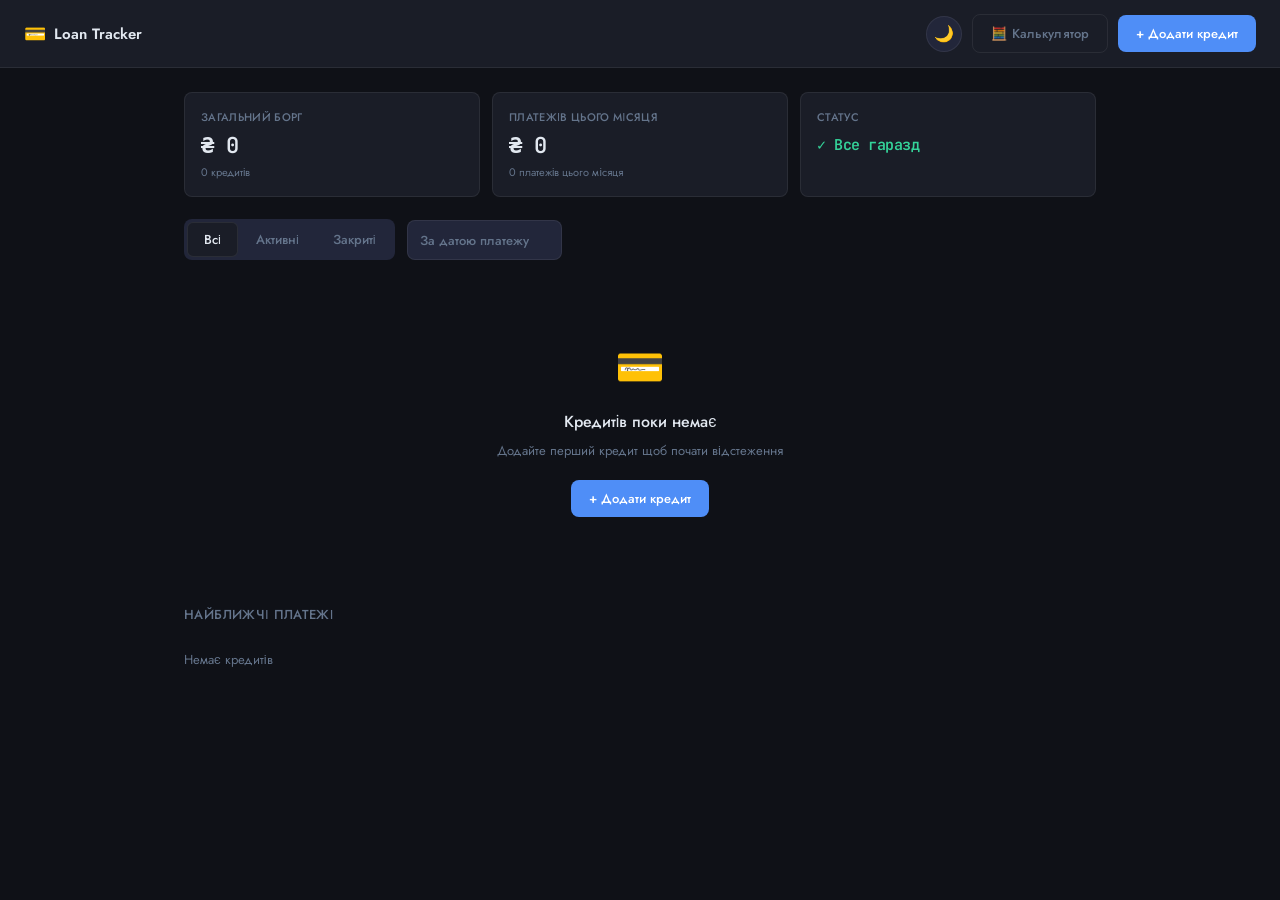
==== index.html @ 7e3f017c "fix: однаковий розмір блоків фільтру і сортування" ====
<!DOCTYPE html>
<html lang="uk">
<head>
<meta charset="UTF-8">
<meta name="viewport" content="width=device-width, initial-scale=1.0">
<title>Loan Tracker</title>
<link rel="stylesheet" href="styles/main.css">
</head>
<body>

<div class="header">
  <a href="index.html" class="logo">
    <span class="logo-icon">💳</span> Loan Tracker
  </a>
  <div class="header-actions">
    <button class="theme-toggle" id="theme-toggle" title="Змінити тему">🌙</button>
    <a href="calc-installment.html" class="btn btn-ghost">🧮 Калькулятор</a>
    <a href="add.html" class="btn btn-primary">+ Додати кредит</a>
  </div>
</div>

<div class="main">

  <div class="stat-grid">
    <div class="stat-card">
      <div class="stat-label">Загальний борг</div>
      <div class="stat-value" id="stat-balance">₴ 0</div>
      <div class="stat-sub" id="stat-count">0 кредитів</div>
    </div>
    <div class="stat-card">
      <div class="stat-label">Платежів цього місяця</div>
      <div class="stat-value" id="stat-monthly">₴ 0</div>
      <div class="stat-sub" id="stat-monthly-sub"></div>
    </div>
    <div class="stat-card">
      <div class="stat-label">Статус</div>
      <div class="stat-value" style="font-size:15px;padding-top:4px" id="stat-overdue">Все гаразд</div>
    </div>
  </div>

  <div style="display:flex;align-items:center;margin-bottom:18px;gap:12px">
    <div class="nav-tabs" style="margin-bottom:0;flex-shrink:0">
      <button class="nav-tab active" data-filter="all">Всі</button>
      <button class="nav-tab" data-filter="active">Активні</button>
      <button class="nav-tab" data-filter="closed">Закриті</button>
    </div>
    <select id="sort-select" style="font-size:13px;padding:10px 32px 10px 12px;border-radius:var(--radius-sm);background:var(--surface2);border:1px solid var(--border);color:var(--muted);font-family:var(--sans);font-weight:500;width:auto;flex-shrink:0;height:40px">
      <option value="date">За датою платежу</option>
      <option value="balance">За залишком</option>
      <option value="name">За назвою</option>
      <option value="rate">За ставкою</option>
    </select>
  </div>

  <div class="loans-grid" id="loans-grid"></div>

  <div style="margin-top:28px">
    <div class="section-head">
      <div class="section-title">Найближчі платежі</div>
    </div>
    <div id="upcoming-list"></div>
  </div>

</div>

<!-- МОДАЛКА ПЛАТЕЖУ -->
<div class="modal-overlay" id="pay-modal">
  <div class="modal">
    <div class="modal-title">💳 Внести платіж — <span id="pay-modal-name"></span></div>
    <div class="field">
      <label>Сума платежу <span class="req">*</span></label>
      <div class="input-wrap">
        <span class="input-prefix">₴</span>
        <input type="number" id="pay-amount-input" placeholder="0">
      </div>
    </div>
    <div class="field">
      <label>Дата платежу</label>
      <input type="date" id="pay-date-input">
    </div>
    <div class="field">
      <label>Нотатка (необов'язково)</label>
      <input type="text" id="pay-note-input" placeholder="напр. достроковий платіж">
    </div>
    <div class="modal-actions">
      <button class="btn btn-ghost" id="pay-cancel">Скасувати</button>
      <button class="btn btn-primary" id="pay-confirm">Підтвердити</button>
    </div>
  </div>
</div>

<!-- МОДАЛКА РЕДАГУВАННЯ -->
<div class="modal-overlay" id="edit-modal">
  <div class="modal">
    <div class="modal-title">✏️ Редагувати кредит</div>
    <div class="field">
      <label>Назва</label>
      <input type="text" id="edit-name">
    </div>
    <div class="field">
      <label>Залишок боргу</label>
      <div class="input-wrap"><span class="input-prefix">₴</span>
        <input type="number" id="edit-balance">
      </div>
    </div>
    <div class="field">
      <label>Щомісячний платіж</label>
      <div class="input-wrap"><span class="input-prefix">₴</span>
        <input type="number" id="edit-payment">
      </div>
    </div>
    <div class="field">
      <label>Дата наступного платежу</label>
      <input type="date" id="edit-date">
    </div>
    <div class="field">
      <label>Коментар</label>
      <input type="text" id="edit-comment">
    </div>
    <div class="modal-actions">
      <button class="btn btn-ghost" id="edit-cancel">Скасувати</button>
      <button class="btn btn-primary" id="edit-confirm">Зберегти</button>
    </div>
  </div>
</div>

<script src="scripts/calc.js"></script>
<script src="scripts/data.js"></script>
<script src="scripts/theme.js"></script>
<script src="scripts/dashboard.js"></script>
</body>
</html>
---- styles/main.css ----
/* main.css — Loan Tracker */
@import url('https://fonts.googleapis.com/css2?family=Jost:wght@300;400;500;600&family=JetBrains+Mono:wght@400;500&display=swap');

/* ─── ТЕМИ ───────────────────────────────── */
:root {
  --bg:#0f1117;--surface:#1a1d27;--surface2:#22263a;
  --border:rgba(255,255,255,0.07);--border-focus:rgba(79,142,247,.5);
  --accent:#4f8ef7;--accent-bg:rgba(79,142,247,.12);
  --success:#34d399;--success-bg:rgba(52,211,153,.12);
  --warning:#fbbf24;--warning-bg:rgba(251,191,36,.12);
  --danger:#f87171;--danger-bg:rgba(248,113,113,.12);
  --text:#e2e8f0;--muted:#64748b;
  --shadow:none;
  --mono:'JetBrains Mono',monospace;
  --sans:'Jost',sans-serif;
  --radius:12px;--radius-sm:8px;
}

[data-theme="light"] {
  --bg:#f5f5f7;--surface:#ffffff;--surface2:#f0f0f5;
  --border:rgba(0,0,0,0.08);--border-focus:rgba(0,113,227,.4);
  --accent:#0071e3;--accent-bg:rgba(0,113,227,.08);
  --success:#1a9e6e;--success-bg:rgba(26,158,110,.08);
  --warning:#b07800;--warning-bg:rgba(176,120,0,.08);
  --danger:#c0392b;--danger-bg:rgba(192,57,43,.08);
  --text:#1d1d1f;--muted:#86868b;
  --shadow:0 1px 3px rgba(0,0,0,.08);
}

* { box-sizing: border-box; margin: 0; padding: 0; }
body {
  background: var(--bg); color: var(--text);
  font-family: var(--sans); font-size: 14px;
  min-height: 100vh; -webkit-font-smoothing: antialiased;
  transition: background .2s, color .2s;
}

/* ─── HEADER ─────────────────────────────── */
.header {
  background: var(--surface); border-bottom: 1px solid var(--border);
  padding: 14px 24px; display: flex; align-items: center; gap: 12px;
  position: sticky; top: 0; z-index: 10;
  box-shadow: var(--shadow);
}
.logo { display:flex;align-items:center;gap:8px;font-size:15px;font-weight:600;color:var(--text);text-decoration:none }
.logo-icon { font-size:18px }
.header-actions { margin-left:auto;display:flex;gap:10px;align-items:center }
.back-btn { display:flex;align-items:center;gap:6px;color:var(--muted);font-size:13px;cursor:pointer;text-decoration:none;transition:color .15s }
.back-btn:hover { color:var(--text) }

/* Перемикач теми */
.theme-toggle {
  width: 36px; height: 36px; border-radius: 50%;
  border: 1px solid var(--border); background: var(--surface2);
  cursor: pointer; font-size: 16px; display: flex;
  align-items: center; justify-content: center;
  transition: all .15s; flex-shrink: 0;
}
.theme-toggle:hover { border-color: var(--accent); }

/* ─── BUTTONS ────────────────────────────── */
.btn { display:inline-flex;align-items:center;justify-content:center;gap:6px;border-radius:var(--radius-sm);padding:9px 18px;font-size:13px;font-weight:500;font-family:var(--sans);cursor:pointer;border:none;transition:opacity .15s,background .15s;text-decoration:none;white-space:nowrap;letter-spacing:.01em }
.btn-primary { background:var(--accent);color:#fff }
.btn-primary:hover { opacity:.85 }
.btn-ghost { background:transparent;color:var(--muted);border:1px solid var(--border) }
.btn-ghost:hover { color:var(--text);border-color:var(--accent) }
.btn-danger { background:var(--danger-bg);color:var(--danger);border:1px solid transparent }
.btn-danger:hover { opacity:.8 }
.btn-sm { padding:6px 12px;font-size:12px }

/* ─── LAYOUT ─────────────────────────────── */
.main { padding:24px;max-width:960px;margin:0 auto }
.main-narrow { padding:32px 24px;max-width:640px;margin:0 auto }

/* ─── STAT GRID ──────────────────────────── */
.stat-grid { display:grid;grid-template-columns:repeat(3,1fr);gap:12px;margin-bottom:22px }
.stat-card { background:var(--surface);border:1px solid var(--border);border-radius:var(--radius-sm);padding:16px;box-shadow:var(--shadow) }
.stat-label { font-size:11px;color:var(--muted);margin-bottom:6px;font-weight:500;letter-spacing:.03em;text-transform:uppercase }
.stat-value { font-size:22px;font-weight:600;color:var(--text);letter-spacing:-.5px;font-family:var(--mono) }
.stat-sub { font-size:11px;color:var(--muted);margin-top:4px }

/* ─── LOAN CARDS ─────────────────────────── */
.loans-grid { display:grid;grid-template-columns:1fr 1fr;gap:14px }
@media(max-width:640px){ .loans-grid{grid-template-columns:1fr} .stat-grid{grid-template-columns:1fr} }
.loan-card { background:var(--surface);border:1px solid var(--border);border-radius:var(--radius);padding:18px;transition:border-color .15s,box-shadow .15s;box-shadow:var(--shadow) }
.loan-card:hover { border-color:var(--accent);box-shadow:0 4px 16px rgba(0,0,0,.08) }
.loan-card.overdue { border-color:var(--danger) }
.card-head { display:flex;align-items:flex-start;justify-content:space-between;margin-bottom:14px }
.card-badge { display:inline-flex;align-items:center;gap:4px;font-size:11px;padding:3px 9px;border-radius:20px;font-weight:500;margin-bottom:5px;letter-spacing:.02em }
.badge-auto    { background:var(--accent-bg);color:var(--accent) }
.badge-phone   { background:var(--success-bg);color:var(--success) }
.badge-home    { background:var(--warning-bg);color:var(--warning) }
.badge-shop    { background:rgba(167,139,250,.15);color:#a78bfa }
.badge-biz     { background:rgba(251,146,60,.12);color:#fb923c }
.badge-other   { background:var(--surface2);color:var(--muted) }
.badge-overdue { background:var(--danger-bg);color:var(--danger) }
.card-name { font-size:15px;font-weight:600;color:var(--text) }
.card-menu-btn { background:none;border:none;color:var(--muted);cursor:pointer;font-size:18px;line-height:1;padding:2px;transition:color .15s }
.card-menu-btn:hover { color:var(--danger) }
.balance-row { display:flex;align-items:baseline;gap:8px;margin-bottom:4px }
.balance-main { font-size:20px;font-weight:600;color:var(--text);letter-spacing:-.5px;font-family:var(--mono) }
.balance-orig { font-size:12px;color:var(--muted) }
.progress-wrap { margin:12px 0 }
.progress-bar { height:5px;border-radius:3px;background:var(--surface2);overflow:hidden }
.progress-fill { height:100%;border-radius:3px;transition:width .6s ease }
.pf-blue{background:var(--accent)}.pf-green{background:var(--success)}.pf-amber{background:var(--warning)}.pf-purple{background:#a78bfa}.pf-red{background:var(--danger)}
.progress-labels { display:flex;justify-content:space-between;margin-top:5px;font-size:11px;color:var(--muted) }
.card-details { display:grid;grid-template-columns:1fr 1fr;gap:8px;margin:10px 0 }
.detail-label { font-size:11px;color:var(--muted);margin-bottom:2px;font-weight:500 }
.detail-val { font-size:13px;color:var(--text);font-weight:500 }
.detail-val.danger{color:var(--danger)}.detail-val.success{color:var(--success)}
.card-actions { display:flex;gap:6px;margin-top:14px;padding-top:12px;border-top:1px solid var(--border) }
.card-actions .btn { flex:1 }

/* ─── TABS ───────────────────────────────── */
.tabs { display:flex;border-bottom:1px solid var(--border);margin-bottom:18px }
.tab { font-size:13px;padding:10px 18px;color:var(--muted);cursor:pointer;border-bottom:2px solid transparent;margin-bottom:-1px;transition:color .15s;font-weight:500 }
.tab.active { color:var(--accent);border-bottom-color:var(--accent) }
.tab:hover:not(.active) { color:var(--text) }
.nav-tabs { display:flex;gap:2px;background:var(--surface2);border-radius:var(--radius-sm);padding:3px;margin-bottom:18px;width:fit-content }
.nav-tab { font-size:13px;padding:7px 16px;color:var(--muted);cursor:pointer;border-radius:6px;transition:all .15s;border:none;background:none;font-family:var(--sans);font-weight:500 }
.nav-tab.active { background:var(--surface);color:var(--text);border:1px solid var(--border);box-shadow:var(--shadow) }
.nav-tab:hover:not(.active) { color:var(--text) }

/* ─── TABLE ──────────────────────────────── */
.table-wrap { background:var(--surface);border:1px solid var(--border);border-radius:var(--radius);overflow:hidden;margin-bottom:20px;box-shadow:var(--shadow) }
table { width:100%;border-collapse:collapse }
thead th { background:var(--surface2);padding:10px 14px;text-align:left;font-size:11px;font-weight:600;color:var(--muted);border-bottom:1px solid var(--border);white-space:nowrap;letter-spacing:.04em;text-transform:uppercase }
tbody td { padding:10px 14px;border-bottom:1px solid var(--border);color:var(--text);font-size:13px }
tbody tr:last-child td { border-bottom:none }
tbody tr { transition:background .1s }
tbody tr:hover { background:var(--surface2) }
tbody tr.row-current { background:var(--accent-bg) }
tbody tr.row-overdue { background:var(--danger-bg) }
.td-num { color:var(--muted);font-size:11px;width:36px }
.td-mono { font-family:var(--mono);font-size:12px }
.td-interest { color:var(--muted);font-family:var(--mono);font-size:12px }

/* ─── PILLS ──────────────────────────────── */
.pill { display:inline-flex;align-items:center;gap:4px;font-size:10px;padding:3px 9px;border-radius:20px;font-weight:600;white-space:nowrap;letter-spacing:.02em }
.pill-paid    { background:var(--success-bg);color:var(--success) }
.pill-current { background:var(--accent-bg);color:var(--accent) }
.pill-future  { background:var(--surface2);color:var(--muted) }
.pill-overdue { background:var(--danger-bg);color:var(--danger) }

/* ─── PAGINATION ─────────────────────────── */
.table-footer { display:flex;align-items:center;justify-content:space-between;padding:10px 14px;background:var(--surface2);border-top:1px solid var(--border);font-size:11px;color:var(--muted) }
.pages { display:flex;gap:4px }
.page-btn { padding:3px 10px;border-radius:6px;border:1px solid var(--border);background:transparent;color:var(--muted);font-size:11px;cursor:pointer;font-family:var(--sans);transition:all .15s }
.page-btn.active { background:var(--accent);color:#fff;border-color:var(--accent) }
.page-btn:hover:not(.active) { color:var(--text);border-color:var(--accent) }

/* ─── FORMS ──────────────────────────────── */
.form-card { background:var(--surface);border:1px solid var(--border);border-radius:16px;padding:28px;box-shadow:var(--shadow) }
.form-section { margin-bottom:28px }
.section-label { font-size:11px;font-weight:600;color:var(--muted);text-transform:uppercase;letter-spacing:.08em;margin-bottom:16px;display:flex;align-items:center;gap:8px }
.section-label::after { content:'';flex:1;height:1px;background:var(--border) }
.field { margin-bottom:14px }
.field-row { display:grid;grid-template-columns:1fr 1fr;gap:12px;margin-bottom:14px }
@media(max-width:480px){ .field-row{grid-template-columns:1fr} }
label { display:block;font-size:12px;color:var(--muted);margin-bottom:6px;font-weight:500;letter-spacing:.02em }
label .req { color:var(--danger);margin-left:2px }
input[type="text"],input[type="number"],input[type="date"],select,textarea {
  width:100%;background:var(--surface2);border:1px solid var(--border);
  border-radius:var(--radius-sm);color:var(--text);font-family:var(--sans);
  font-size:14px;padding:10px 14px;outline:none;
  transition:border-color .15s,box-shadow .15s;appearance:none
}
input::placeholder { color:var(--muted) }
input:focus,select:focus,textarea:focus { border-color:var(--border-focus);box-shadow:0 0 0 3px var(--accent-bg) }
textarea { resize:vertical;min-height:72px }
select { cursor:pointer;background-image:url("data:image/svg+xml,%3Csvg xmlns='http://www.w3.org/2000/svg' width='12' height='12' viewBox='0 0 12 12'%3E%3Cpath fill='%2364748b' d='M6 8L1 3h10z'/%3E%3C/svg%3E");background-repeat:no-repeat;background-position:right 12px center;padding-right:32px }
.input-wrap { position:relative }
.input-prefix,.input-suffix { position:absolute;top:50%;transform:translateY(-50%);font-size:13px;color:var(--muted);pointer-events:none }
.input-prefix { left:12px }.input-suffix { right:12px }
.input-wrap input { padding-left:28px }
.input-wrap.has-suffix input { padding-right:40px }
.toggle-group { display:grid;grid-template-columns:1fr 1fr;gap:1px;background:var(--border);border-radius:var(--radius-sm);overflow:hidden;border:1px solid var(--border) }
.toggle-btn { background:var(--surface2);border:none;color:var(--muted);font-family:var(--sans);font-size:13px;padding:10px;cursor:pointer;transition:all .15s;font-weight:500 }
.toggle-btn.active { background:var(--accent);color:#fff }
.toggle-btn:hover:not(.active) { color:var(--text) }
.calc-hint { background:var(--accent-bg);border:1px solid rgba(79,142,247,.2);border-radius:var(--radius-sm);padding:12px 14px;display:flex;align-items:center;justify-content:space-between }
.calc-hint-text { font-size:12px;color:var(--muted) }
.calc-hint-value { font-size:16px;font-weight:600;color:var(--accent);font-family:var(--mono) }
.checkbox-row { display:flex;align-items:center;gap:10px;cursor:pointer }
.checkbox-row input[type="checkbox"] { width:16px;height:16px;cursor:pointer;accent-color:var(--accent);flex-shrink:0 }
.checkbox-row span { font-size:13px;color:var(--text) }
.divider { height:1px;background:var(--border);margin:24px 0 }
.helper { font-size:11px;color:var(--muted);margin-top:5px }

/* ─── MODAL ──────────────────────────────── */
.modal-overlay { display:none;position:fixed;inset:0;background:rgba(0,0,0,.5);z-index:100;align-items:center;justify-content:center;backdrop-filter:blur(4px) }
.modal-overlay.open { display:flex }
.modal { background:var(--surface);border:1px solid var(--border);border-radius:16px;padding:28px;width:90%;max-width:420px;box-shadow:0 20px 60px rgba(0,0,0,.3) }
.modal-title { font-size:16px;font-weight:600;margin-bottom:20px }
.modal-actions { display:flex;gap:10px;margin-top:20px }

/* ─── UPCOMING ───────────────────────────── */
.payment-row { display:flex;align-items:center;gap:12px;padding:12px 14px;background:var(--surface);border-radius:var(--radius-sm);border:1px solid var(--border);margin-bottom:6px;box-shadow:var(--shadow) }
.pay-icon { width:32px;height:32px;border-radius:50%;display:flex;align-items:center;justify-content:center;font-size:15px;flex-shrink:0 }
.pay-name { font-size:13px;font-weight:500 }
.pay-date { font-size:11px;color:var(--muted) }
.pay-amount { margin-left:auto;font-size:13px;font-weight:600;font-family:var(--mono) }
.pay-pill { font-size:10px;padding:2px 8px;border-radius:20px;font-weight:600;margin-left:10px }
.pay-pill-soon { background:var(--warning-bg);color:var(--warning) }
.pay-pill-ok   { background:var(--success-bg);color:var(--success) }
.pay-pill-over { background:var(--danger-bg);color:var(--danger) }

/* ─── OVERVIEW ───────────────────────────── */
.overview-grid { display:grid;grid-template-columns:repeat(3,1fr);gap:12px;margin-bottom:20px }
@media(max-width:640px){ .overview-grid{grid-template-columns:repeat(2,1fr)} }
.ov-card { background:var(--surface);border:1px solid var(--border);border-radius:var(--radius-sm);padding:14px 16px;box-shadow:var(--shadow) }
.ov-label { font-size:11px;color:var(--muted);margin-bottom:7px;font-weight:500;letter-spacing:.03em }
.ov-value { font-size:20px;font-weight:600;color:var(--text);letter-spacing:-.4px;font-family:var(--mono) }
.ov-value.accent{color:var(--accent)}.ov-value.success{color:var(--success)}.ov-value.warning{color:var(--warning)}.ov-value.danger{color:var(--danger)}
.ov-sub { font-size:11px;color:var(--muted);margin-top:4px }

/* ─── EMPTY ──────────────────────────────── */
.empty { text-align:center;padding:60px 20px;color:var(--muted) }
.empty-icon { font-size:40px;margin-bottom:14px }
.empty-title { font-size:16px;font-weight:500;color:var(--text);margin-bottom:8px }
.empty-sub { font-size:13px;margin-bottom:20px }

/* ─── TOAST ──────────────────────────────── */
.toast { position:fixed;bottom:24px;left:50%;transform:translateX(-50%);background:var(--surface);border:1px solid var(--border);border-radius:var(--radius-sm);padding:12px 20px;font-size:13px;z-index:200;animation:fadeUp .2s ease;white-space:nowrap;box-shadow:0 8px 24px rgba(0,0,0,.2) }
.toast.success { border-color:var(--success);color:var(--success) }
.toast.error   { border-color:var(--danger);color:var(--danger) }
@keyframes fadeUp { from{opacity:0;transform:translateX(-50%) translateY(10px)} to{opacity:1;transform:translateX(-50%) translateY(0)} }

/* ─── MISC ───────────────────────────────── */
.section-head { display:flex;align-items:center;justify-content:space-between;margin-bottom:14px }
.section-title { font-size:13px;font-weight:500;color:var(--muted);letter-spacing:.03em;text-transform:uppercase }
.progress-block { background:var(--surface);border:1px solid var(--border);border-radius:var(--radius);padding:18px;margin-bottom:20px;box-shadow:var(--shadow) }
.prog-header { display:flex;justify-content:space-between;align-items:center;margin-bottom:10px }
.prog-bar-full { height:8px;border-radius:4px;background:var(--surface2);overflow:hidden }
.prog-fill-full { height:100%;border-radius:4px;background:linear-gradient(90deg,var(--accent),var(--success));transition:width .5s }
.prog-labels-full { display:flex;justify-content:space-between;margin-top:8px;font-size:11px;color:var(--muted) }
.sum-grid { display:grid;grid-template-columns:repeat(3,1fr);gap:12px;margin-top:16px }
.sum-card { background:var(--surface);border:1px solid var(--border);border-radius:var(--radius-sm);padding:14px 16px;box-shadow:var(--shadow) }
.sum-label { font-size:11px;color:var(--muted);margin-bottom:5px;font-weight:500 }
.sum-val { font-size:16px;font-weight:600;font-family:var(--mono) }
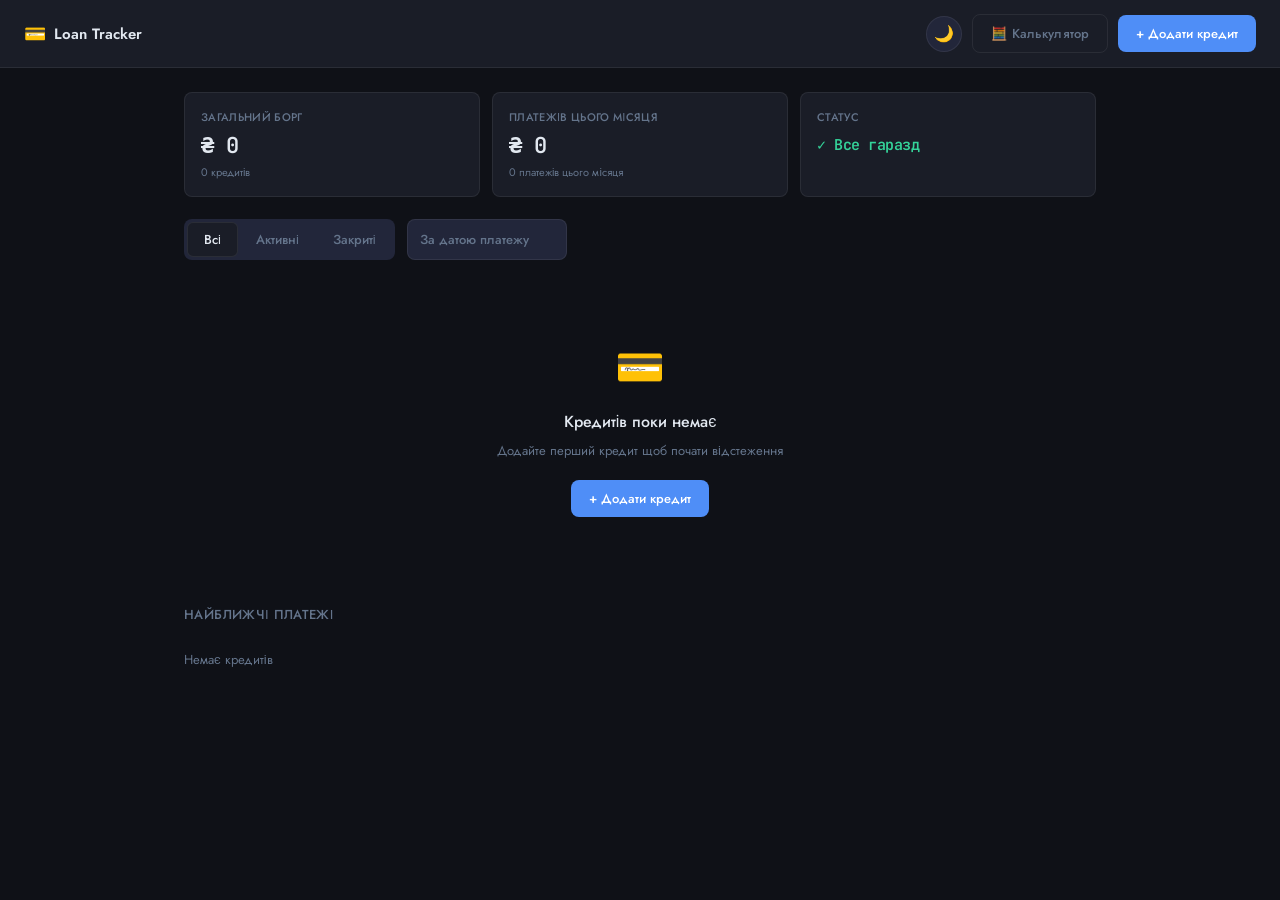
==== commit d1844882: "fix: висота sort select 41px як nav-tabs" ====
--- a/index.html
+++ b/index.html
@@ -44,7 +44,7 @@
       <button class="nav-tab" data-filter="active">Активні</button>
       <button class="nav-tab" data-filter="closed">Закриті</button>
     </div>
-    <select id="sort-select" style="font-size:13px;padding:10px 32px 10px 12px;border-radius:var(--radius-sm);background:var(--surface2);border:1px solid var(--border);color:var(--muted);font-family:var(--sans);font-weight:500;width:auto;flex-shrink:0;height:40px">
+    <select id="sort-select" style="font-size:13px;padding:0 32px 0 12px;border-radius:var(--radius-sm);background:var(--surface2);border:1px solid var(--border);color:var(--muted);font-family:var(--sans);font-weight:500;width:160px;flex-shrink:0;height:41px">
       <option value="date">За датою платежу</option>
       <option value="balance">За залишком</option>
       <option value="name">За назвою</option>
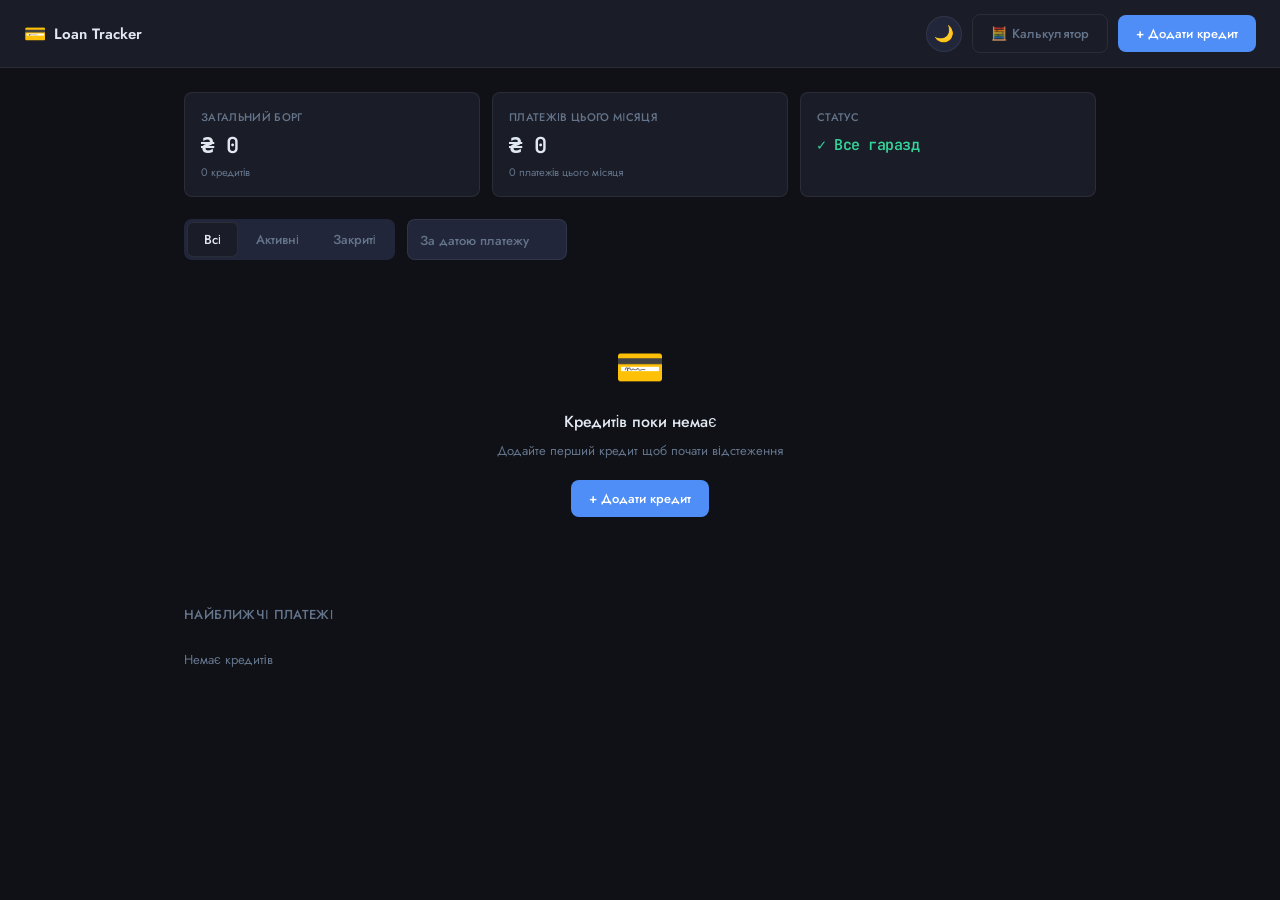
==== commit 1d43eb3a: "fix: текст select по центру вертикально" ====
--- a/index.html
+++ b/index.html
@@ -44,7 +44,7 @@
       <button class="nav-tab" data-filter="active">Активні</button>
       <button class="nav-tab" data-filter="closed">Закриті</button>
     </div>
-    <select id="sort-select" style="font-size:13px;padding:0 32px 0 12px;border-radius:var(--radius-sm);background:var(--surface2);border:1px solid var(--border);color:var(--muted);font-family:var(--sans);font-weight:500;width:160px;flex-shrink:0;height:41px">
+    <select id="sort-select" style="font-size:13px;padding:0 32px 0 12px;border-radius:var(--radius-sm);background:var(--surface2);border:1px solid var(--border);color:var(--muted);font-family:var(--sans);font-weight:500;width:160px;flex-shrink:0;height:41px;line-height:41px;vertical-align:middle">
       <option value="date">За датою платежу</option>
       <option value="balance">За залишком</option>
       <option value="name">За назвою</option>
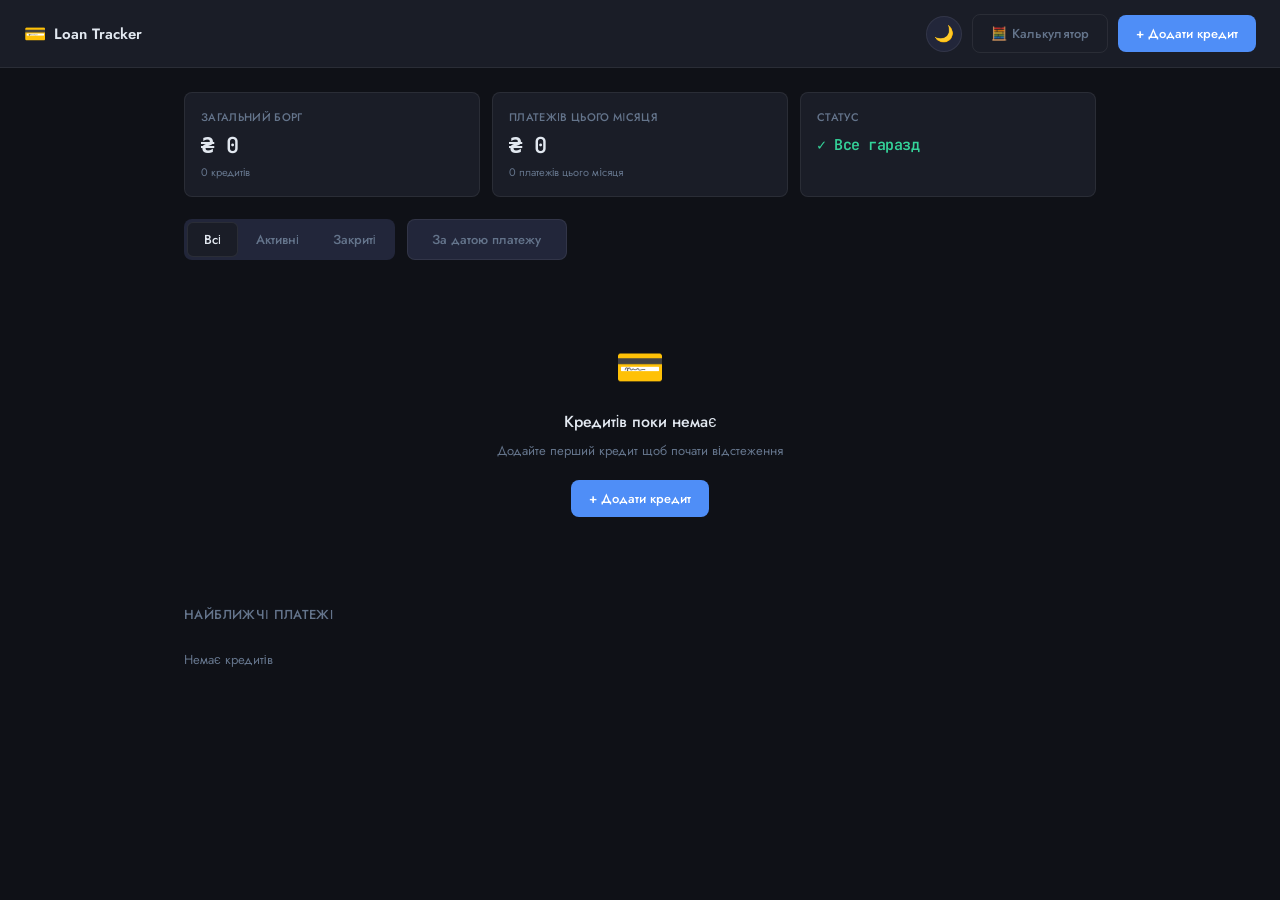
==== commit ba5fe422: "fix: текст select по центру горизонтально" ====
--- a/index.html
+++ b/index.html
@@ -44,7 +44,7 @@
       <button class="nav-tab" data-filter="active">Активні</button>
       <button class="nav-tab" data-filter="closed">Закриті</button>
     </div>
-    <select id="sort-select" style="font-size:13px;padding:0 32px 0 12px;border-radius:var(--radius-sm);background:var(--surface2);border:1px solid var(--border);color:var(--muted);font-family:var(--sans);font-weight:500;width:160px;flex-shrink:0;height:41px;line-height:41px;vertical-align:middle">
+    <select id="sort-select" style="font-size:13px;padding:0 12px;border-radius:var(--radius-sm);background:var(--surface2);border:1px solid var(--border);color:var(--muted);font-family:var(--sans);font-weight:500;width:160px;flex-shrink:0;height:41px;appearance:none;-webkit-appearance:none;cursor:pointer;text-align:center">
       <option value="date">За датою платежу</option>
       <option value="balance">За залишком</option>
       <option value="name">За назвою</option>
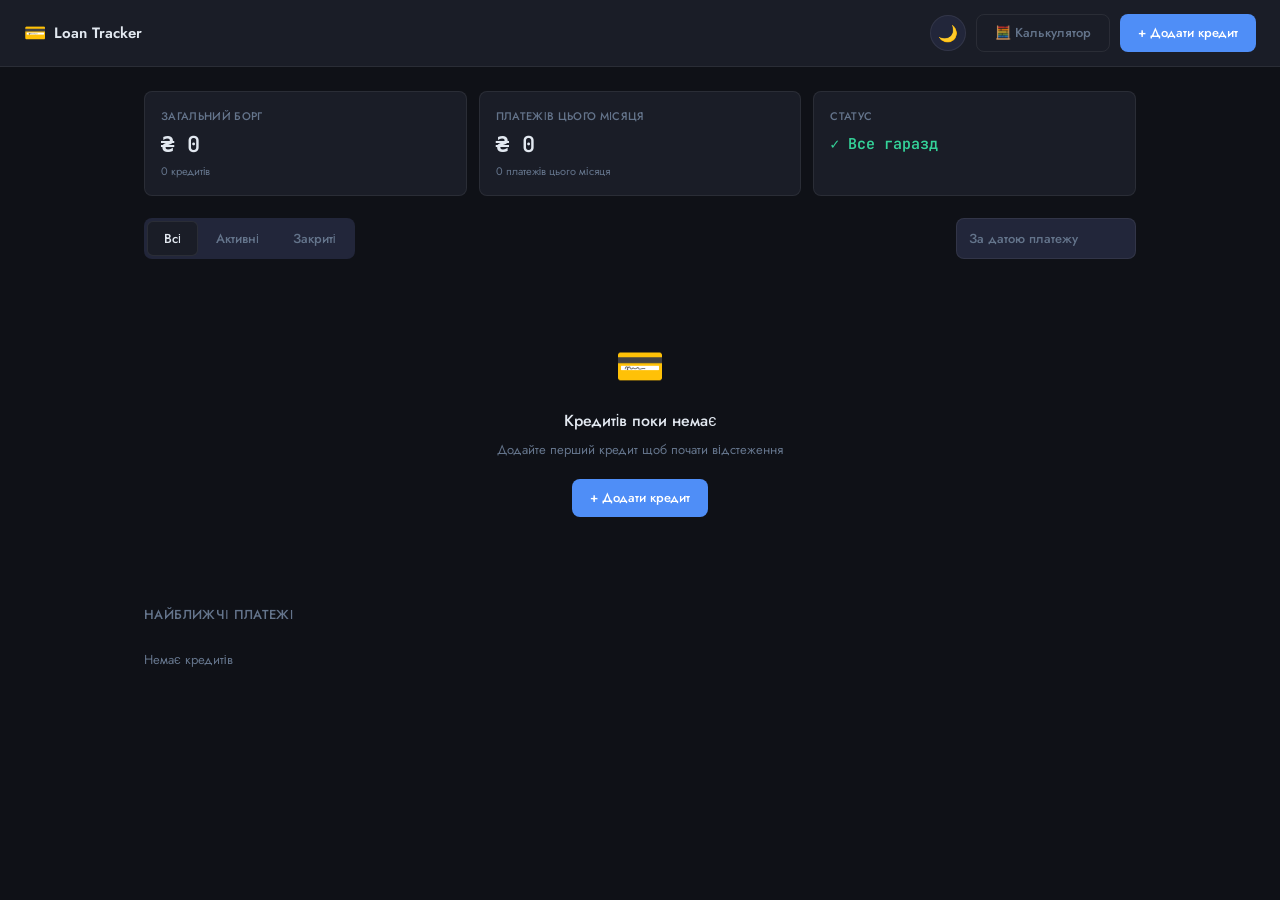
==== commit b0b42e17: "fix: текст select по центру горизонтально" ====
--- a/index.html
+++ b/index.html
@@ -34,17 +34,17 @@
     </div>
     <div class="stat-card">
       <div class="stat-label">Статус</div>
-      <div class="stat-value" style="font-size:15px;padding-top:4px" id="stat-overdue">Все гаразд</div>
+      <div class="stat-value compact" id="stat-overdue">Все гаразд</div>
     </div>
   </div>
 
-  <div style="display:flex;align-items:center;margin-bottom:18px;gap:12px">
-    <div class="nav-tabs" style="margin-bottom:0;flex-shrink:0">
+  <div class="toolbar-row">
+    <div class="nav-tabs">
       <button class="nav-tab active" data-filter="all">Всі</button>
       <button class="nav-tab" data-filter="active">Активні</button>
       <button class="nav-tab" data-filter="closed">Закриті</button>
     </div>
-    <select id="sort-select" style="font-size:13px;padding:0 12px;border-radius:var(--radius-sm);background:var(--surface2);border:1px solid var(--border);color:var(--muted);font-family:var(--sans);font-weight:500;width:160px;flex-shrink:0;height:41px;appearance:none;-webkit-appearance:none;cursor:pointer;text-align:center">
+    <select id="sort-select" class="sort-select">
       <option value="date">За датою платежу</option>
       <option value="balance">За залишком</option>
       <option value="name">За назвою</option>
@@ -54,7 +54,7 @@
 
   <div class="loans-grid" id="loans-grid"></div>
 
-  <div style="margin-top:28px">
+  <div class="section-spaced">
     <div class="section-head">
       <div class="section-title">Найближчі платежі</div>
     </div>
--- a/styles/main.css
+++ b/styles/main.css
@@ -28,11 +28,13 @@
 }
 
 * { box-sizing: border-box; margin: 0; padding: 0; }
+html { overflow-x: hidden; }
 body {
   background: var(--bg); color: var(--text);
   font-family: var(--sans); font-size: 14px;
   min-height: 100vh; -webkit-font-smoothing: antialiased;
   transition: background .2s, color .2s;
+  overflow-x: hidden;
 }
 
 /* ─── HEADER ─────────────────────────────── */
@@ -44,7 +46,8 @@
 }
 .logo { display:flex;align-items:center;gap:8px;font-size:15px;font-weight:600;color:var(--text);text-decoration:none }
 .logo-icon { font-size:18px }
-.header-actions { margin-left:auto;display:flex;gap:10px;align-items:center }
+.page-heading { font-size:15px;font-weight:600;min-width:0;overflow:hidden;text-overflow:ellipsis;white-space:nowrap }
+.header-actions { margin-left:auto;display:flex;gap:10px;align-items:center;min-width:0 }
 .back-btn { display:flex;align-items:center;gap:6px;color:var(--muted);font-size:13px;cursor:pointer;text-decoration:none;transition:color .15s }
 .back-btn:hover { color:var(--text) }
 
@@ -59,7 +62,7 @@
 .theme-toggle:hover { border-color: var(--accent); }
 
 /* ─── BUTTONS ────────────────────────────── */
-.btn { display:inline-flex;align-items:center;justify-content:center;gap:6px;border-radius:var(--radius-sm);padding:9px 18px;font-size:13px;font-weight:500;font-family:var(--sans);cursor:pointer;border:none;transition:opacity .15s,background .15s;text-decoration:none;white-space:nowrap;letter-spacing:.01em }
+.btn { display:inline-flex;align-items:center;justify-content:center;gap:6px;border-radius:var(--radius-sm);padding:9px 18px;min-height:38px;font-size:13px;font-weight:500;font-family:var(--sans);cursor:pointer;border:none;transition:opacity .15s,background .15s;text-decoration:none;white-space:nowrap;letter-spacing:0;text-align:center;line-height:1.2 }
 .btn-primary { background:var(--accent);color:#fff }
 .btn-primary:hover { opacity:.85 }
 .btn-ghost { background:transparent;color:var(--muted);border:1px solid var(--border) }
@@ -69,23 +72,29 @@
 .btn-sm { padding:6px 12px;font-size:12px }
 
 /* ─── LAYOUT ─────────────────────────────── */
-.main { padding:24px;max-width:960px;margin:0 auto }
-.main-narrow { padding:32px 24px;max-width:640px;margin:0 auto }
+.main { width:100%;padding:24px;max-width:1040px;margin:0 auto }
+.main-narrow { width:100%;padding:32px 24px;max-width:680px;margin:0 auto }
+.toolbar-row { display:flex;align-items:center;justify-content:space-between;margin-bottom:18px;gap:12px;flex-wrap:wrap }
+.toolbar-row .nav-tabs { margin-bottom:0 }
+.sort-select { font-size:13px;padding:0 32px 0 12px;border-radius:var(--radius-sm);background:var(--surface2);border:1px solid var(--border);color:var(--muted);font-family:var(--sans);font-weight:500;width:180px;flex-shrink:0;height:41px;appearance:none;-webkit-appearance:none;cursor:pointer }
+.form-actions { display:grid;grid-template-columns:1fr 2fr;gap:12px }
+.form-actions .btn { width:100% }
 
 /* ─── STAT GRID ──────────────────────────── */
-.stat-grid { display:grid;grid-template-columns:repeat(3,1fr);gap:12px;margin-bottom:22px }
-.stat-card { background:var(--surface);border:1px solid var(--border);border-radius:var(--radius-sm);padding:16px;box-shadow:var(--shadow) }
+.stat-grid { display:grid;grid-template-columns:repeat(3,minmax(0,1fr));gap:12px;margin-bottom:22px }
+.stat-card { min-width:0;background:var(--surface);border:1px solid var(--border);border-radius:var(--radius-sm);padding:16px;box-shadow:var(--shadow) }
 .stat-label { font-size:11px;color:var(--muted);margin-bottom:6px;font-weight:500;letter-spacing:.03em;text-transform:uppercase }
-.stat-value { font-size:22px;font-weight:600;color:var(--text);letter-spacing:-.5px;font-family:var(--mono) }
+.stat-value { font-size:22px;font-weight:600;color:var(--text);letter-spacing:0;font-family:var(--mono);overflow-wrap:anywhere }
+.stat-value.compact { font-size:15px;padding-top:4px;line-height:1.35 }
 .stat-sub { font-size:11px;color:var(--muted);margin-top:4px }
 
 /* ─── LOAN CARDS ─────────────────────────── */
-.loans-grid { display:grid;grid-template-columns:1fr 1fr;gap:14px }
-@media(max-width:640px){ .loans-grid{grid-template-columns:1fr} .stat-grid{grid-template-columns:1fr} }
-.loan-card { background:var(--surface);border:1px solid var(--border);border-radius:var(--radius);padding:18px;transition:border-color .15s,box-shadow .15s;box-shadow:var(--shadow) }
+.loans-grid { display:grid;grid-template-columns:repeat(2,minmax(0,1fr));gap:14px }
+.loan-card { min-width:0;background:var(--surface);border:1px solid var(--border);border-radius:var(--radius);padding:18px;transition:border-color .15s,box-shadow .15s;box-shadow:var(--shadow) }
 .loan-card:hover { border-color:var(--accent);box-shadow:0 4px 16px rgba(0,0,0,.08) }
 .loan-card.overdue { border-color:var(--danger) }
-.card-head { display:flex;align-items:flex-start;justify-content:space-between;margin-bottom:14px }
+.card-head { display:flex;align-items:flex-start;justify-content:space-between;gap:12px;margin-bottom:14px }
+.card-title-wrap { min-width:0 }
 .card-badge { display:inline-flex;align-items:center;gap:4px;font-size:11px;padding:3px 9px;border-radius:20px;font-weight:500;margin-bottom:5px;letter-spacing:.02em }
 .badge-auto    { background:var(--accent-bg);color:var(--accent) }
 .badge-phone   { background:var(--success-bg);color:var(--success) }
@@ -94,23 +103,24 @@
 .badge-biz     { background:rgba(251,146,60,.12);color:#fb923c }
 .badge-other   { background:var(--surface2);color:var(--muted) }
 .badge-overdue { background:var(--danger-bg);color:var(--danger) }
-.card-name { font-size:15px;font-weight:600;color:var(--text) }
+.card-name { font-size:15px;font-weight:600;color:var(--text);overflow-wrap:anywhere;line-height:1.3 }
+.card-tools { display:flex;gap:4px;flex-shrink:0 }
 .card-menu-btn { background:none;border:none;color:var(--muted);cursor:pointer;font-size:18px;line-height:1;padding:2px;transition:color .15s }
 .card-menu-btn:hover { color:var(--danger) }
-.balance-row { display:flex;align-items:baseline;gap:8px;margin-bottom:4px }
-.balance-main { font-size:20px;font-weight:600;color:var(--text);letter-spacing:-.5px;font-family:var(--mono) }
+.balance-row { display:flex;align-items:baseline;gap:8px;margin-bottom:4px;min-width:0;flex-wrap:wrap }
+.balance-main { font-size:20px;font-weight:600;color:var(--text);letter-spacing:0;font-family:var(--mono);overflow-wrap:anywhere }
 .balance-orig { font-size:12px;color:var(--muted) }
 .progress-wrap { margin:12px 0 }
 .progress-bar { height:5px;border-radius:3px;background:var(--surface2);overflow:hidden }
 .progress-fill { height:100%;border-radius:3px;transition:width .6s ease }
 .pf-blue{background:var(--accent)}.pf-green{background:var(--success)}.pf-amber{background:var(--warning)}.pf-purple{background:#a78bfa}.pf-red{background:var(--danger)}
 .progress-labels { display:flex;justify-content:space-between;margin-top:5px;font-size:11px;color:var(--muted) }
-.card-details { display:grid;grid-template-columns:1fr 1fr;gap:8px;margin:10px 0 }
+.card-details { display:grid;grid-template-columns:repeat(2,minmax(0,1fr));gap:8px;margin:10px 0 }
 .detail-label { font-size:11px;color:var(--muted);margin-bottom:2px;font-weight:500 }
-.detail-val { font-size:13px;color:var(--text);font-weight:500 }
+.detail-val { font-size:13px;color:var(--text);font-weight:500;overflow-wrap:anywhere }
 .detail-val.danger{color:var(--danger)}.detail-val.success{color:var(--success)}
 .card-actions { display:flex;gap:6px;margin-top:14px;padding-top:12px;border-top:1px solid var(--border) }
-.card-actions .btn { flex:1 }
+.card-actions .btn { flex:1;min-width:0;padding-left:10px;padding-right:10px }
 
 /* ─── TABS ───────────────────────────────── */
 .tabs { display:flex;border-bottom:1px solid var(--border);margin-bottom:18px }
@@ -123,8 +133,8 @@
 .nav-tab:hover:not(.active) { color:var(--text) }
 
 /* ─── TABLE ──────────────────────────────── */
-.table-wrap { background:var(--surface);border:1px solid var(--border);border-radius:var(--radius);overflow:hidden;margin-bottom:20px;box-shadow:var(--shadow) }
-table { width:100%;border-collapse:collapse }
+.table-wrap { background:var(--surface);border:1px solid var(--border);border-radius:var(--radius);overflow:auto;margin-bottom:20px;box-shadow:var(--shadow);-webkit-overflow-scrolling:touch }
+table { width:100%;min-width:680px;border-collapse:collapse }
 thead th { background:var(--surface2);padding:10px 14px;text-align:left;font-size:11px;font-weight:600;color:var(--muted);border-bottom:1px solid var(--border);white-space:nowrap;letter-spacing:.04em;text-transform:uppercase }
 tbody td { padding:10px 14px;border-bottom:1px solid var(--border);color:var(--text);font-size:13px }
 tbody tr:last-child td { border-bottom:none }
@@ -156,8 +166,7 @@
 .section-label { font-size:11px;font-weight:600;color:var(--muted);text-transform:uppercase;letter-spacing:.08em;margin-bottom:16px;display:flex;align-items:center;gap:8px }
 .section-label::after { content:'';flex:1;height:1px;background:var(--border) }
 .field { margin-bottom:14px }
-.field-row { display:grid;grid-template-columns:1fr 1fr;gap:12px;margin-bottom:14px }
-@media(max-width:480px){ .field-row{grid-template-columns:1fr} }
+.field-row { display:grid;grid-template-columns:repeat(2,minmax(0,1fr));gap:12px;margin-bottom:14px }
 label { display:block;font-size:12px;color:var(--muted);margin-bottom:6px;font-weight:500;letter-spacing:.02em }
 label .req { color:var(--danger);margin-left:2px }
 input[type="text"],input[type="number"],input[type="date"],select,textarea {
@@ -179,39 +188,42 @@
 .toggle-btn { background:var(--surface2);border:none;color:var(--muted);font-family:var(--sans);font-size:13px;padding:10px;cursor:pointer;transition:all .15s;font-weight:500 }
 .toggle-btn.active { background:var(--accent);color:#fff }
 .toggle-btn:hover:not(.active) { color:var(--text) }
-.calc-hint { background:var(--accent-bg);border:1px solid rgba(79,142,247,.2);border-radius:var(--radius-sm);padding:12px 14px;display:flex;align-items:center;justify-content:space-between }
+.calc-hint { background:var(--accent-bg);border:1px solid rgba(79,142,247,.2);border-radius:var(--radius-sm);padding:12px 14px;display:flex;align-items:center;justify-content:space-between;gap:14px }
 .calc-hint-text { font-size:12px;color:var(--muted) }
-.calc-hint-value { font-size:16px;font-weight:600;color:var(--accent);font-family:var(--mono) }
+.calc-hint-value { font-size:16px;font-weight:600;color:var(--accent);font-family:var(--mono);text-align:right;overflow-wrap:anywhere }
 .checkbox-row { display:flex;align-items:center;gap:10px;cursor:pointer }
 .checkbox-row input[type="checkbox"] { width:16px;height:16px;cursor:pointer;accent-color:var(--accent);flex-shrink:0 }
 .checkbox-row span { font-size:13px;color:var(--text) }
 .divider { height:1px;background:var(--border);margin:24px 0 }
 .helper { font-size:11px;color:var(--muted);margin-top:5px }
+.spacer-sm { height:14px }
 
 /* ─── MODAL ──────────────────────────────── */
 .modal-overlay { display:none;position:fixed;inset:0;background:rgba(0,0,0,.5);z-index:100;align-items:center;justify-content:center;backdrop-filter:blur(4px) }
 .modal-overlay.open { display:flex }
 .modal { background:var(--surface);border:1px solid var(--border);border-radius:16px;padding:28px;width:90%;max-width:420px;box-shadow:0 20px 60px rgba(0,0,0,.3) }
 .modal-title { font-size:16px;font-weight:600;margin-bottom:20px }
-.modal-actions { display:flex;gap:10px;margin-top:20px }
+.modal-actions { display:grid;grid-template-columns:1fr 1fr;gap:10px;margin-top:20px }
+.modal-actions .btn { width:100% }
 
 /* ─── UPCOMING ───────────────────────────── */
-.payment-row { display:flex;align-items:center;gap:12px;padding:12px 14px;background:var(--surface);border-radius:var(--radius-sm);border:1px solid var(--border);margin-bottom:6px;box-shadow:var(--shadow) }
+.payment-row { display:flex;align-items:center;gap:12px;padding:12px 14px;background:var(--surface);border-radius:var(--radius-sm);border:1px solid var(--border);margin-bottom:6px;box-shadow:var(--shadow);min-width:0 }
 .pay-icon { width:32px;height:32px;border-radius:50%;display:flex;align-items:center;justify-content:center;font-size:15px;flex-shrink:0 }
-.pay-name { font-size:13px;font-weight:500 }
+.pay-main { min-width:0 }
+.pay-name { font-size:13px;font-weight:500;overflow-wrap:anywhere }
 .pay-date { font-size:11px;color:var(--muted) }
-.pay-amount { margin-left:auto;font-size:13px;font-weight:600;font-family:var(--mono) }
+.pay-amount { margin-left:auto;font-size:13px;font-weight:600;font-family:var(--mono);white-space:nowrap }
 .pay-pill { font-size:10px;padding:2px 8px;border-radius:20px;font-weight:600;margin-left:10px }
 .pay-pill-soon { background:var(--warning-bg);color:var(--warning) }
 .pay-pill-ok   { background:var(--success-bg);color:var(--success) }
 .pay-pill-over { background:var(--danger-bg);color:var(--danger) }
 
 /* ─── OVERVIEW ───────────────────────────── */
-.overview-grid { display:grid;grid-template-columns:repeat(3,1fr);gap:12px;margin-bottom:20px }
-@media(max-width:640px){ .overview-grid{grid-template-columns:repeat(2,1fr)} }
-.ov-card { background:var(--surface);border:1px solid var(--border);border-radius:var(--radius-sm);padding:14px 16px;box-shadow:var(--shadow) }
+.overview-grid { display:grid;grid-template-columns:repeat(3,minmax(0,1fr));gap:12px;margin-bottom:20px }
+.overview-grid.two-col { grid-template-columns:repeat(2,minmax(0,1fr)) }
+.ov-card { min-width:0;background:var(--surface);border:1px solid var(--border);border-radius:var(--radius-sm);padding:14px 16px;box-shadow:var(--shadow) }
 .ov-label { font-size:11px;color:var(--muted);margin-bottom:7px;font-weight:500;letter-spacing:.03em }
-.ov-value { font-size:20px;font-weight:600;color:var(--text);letter-spacing:-.4px;font-family:var(--mono) }
+.ov-value { font-size:20px;font-weight:600;color:var(--text);letter-spacing:0;font-family:var(--mono);overflow-wrap:anywhere }
 .ov-value.accent{color:var(--accent)}.ov-value.success{color:var(--success)}.ov-value.warning{color:var(--warning)}.ov-value.danger{color:var(--danger)}
 .ov-sub { font-size:11px;color:var(--muted);margin-top:4px }
 
@@ -229,13 +241,65 @@
 
 /* ─── MISC ───────────────────────────────── */
 .section-head { display:flex;align-items:center;justify-content:space-between;margin-bottom:14px }
+.section-spaced { margin-top:28px }
 .section-title { font-size:13px;font-weight:500;color:var(--muted);letter-spacing:.03em;text-transform:uppercase }
 .progress-block { background:var(--surface);border:1px solid var(--border);border-radius:var(--radius);padding:18px;margin-bottom:20px;box-shadow:var(--shadow) }
 .prog-header { display:flex;justify-content:space-between;align-items:center;margin-bottom:10px }
+.prog-title { font-size:13px;font-weight:500 }
+.prog-pct { font-size:13px;font-weight:600;color:var(--accent);font-family:var(--mono) }
 .prog-bar-full { height:8px;border-radius:4px;background:var(--surface2);overflow:hidden }
 .prog-fill-full { height:100%;border-radius:4px;background:linear-gradient(90deg,var(--accent),var(--success));transition:width .5s }
 .prog-labels-full { display:flex;justify-content:space-between;margin-top:8px;font-size:11px;color:var(--muted) }
-.sum-grid { display:grid;grid-template-columns:repeat(3,1fr);gap:12px;margin-top:16px }
-.sum-card { background:var(--surface);border:1px solid var(--border);border-radius:var(--radius-sm);padding:14px 16px;box-shadow:var(--shadow) }
+.sum-grid { display:grid;grid-template-columns:repeat(3,minmax(0,1fr));gap:12px;margin-top:16px }
+.sum-card { min-width:0;background:var(--surface);border:1px solid var(--border);border-radius:var(--radius-sm);padding:14px 16px;box-shadow:var(--shadow) }
 .sum-label { font-size:11px;color:var(--muted);margin-bottom:5px;font-weight:500 }
-.sum-val { font-size:16px;font-weight:600;font-family:var(--mono) }
+.sum-val { font-size:16px;font-weight:600;font-family:var(--mono);overflow-wrap:anywhere }
+.icon-surface { background:var(--surface2) }
+.icon-success { background:var(--success-bg) }
+.inline-pay-btn { margin-left:6px;padding:3px 8px;min-height:0;font-size:10px }
+.export-btn { margin-top:12px;width:auto }
+.is-static { cursor:default }
+.grid-span-all { grid-column:1/-1 }
+.muted-note { color:var(--muted);font-size:13px;padding:12px 0 }
+.calc-hint-spaced { margin-bottom:16px }
+.calc-trap-title { font-weight:600 }
+.calc-trap-text { margin-top:4px;line-height:1.5 }
+.full-width { width:100% }
+.placeholder-state { text-align:center;padding:32px 0;color:var(--muted) }
+.placeholder-icon { font-size:32px;margin-bottom:12px }
+.placeholder-text { font-size:14px }
+.text-danger { color:var(--danger) }
+.text-warning { color:var(--warning) }
+.text-strong { font-weight:600 }
+.text-medium { font-weight:500 }
+.hint-offset { margin-top:2px }
+
+@media(max-width:760px){
+  .header { align-items:flex-start;flex-wrap:wrap;padding:12px 16px }
+  .header-actions { width:100%;margin-left:0;justify-content:flex-start;flex-wrap:wrap }
+  .main,.main-narrow { padding:20px 16px }
+  .stat-grid,.overview-grid,.overview-grid.two-col,.sum-grid { grid-template-columns:1fr 1fr }
+  .loans-grid { grid-template-columns:1fr }
+  .payment-row { align-items:flex-start;flex-wrap:wrap }
+  .pay-amount { margin-left:44px }
+}
+
+@media(max-width:520px){
+  .btn { width:100%;white-space:normal }
+  .header .btn { width:auto }
+  .header-actions .btn { flex:1 1 150px }
+  .theme-toggle { width:38px;height:38px }
+  .stat-grid,.overview-grid,.overview-grid.two-col,.sum-grid,.field-row,.form-actions { grid-template-columns:1fr }
+  .form-card,.modal { padding:20px }
+  .toolbar-row { align-items:stretch }
+  .toolbar-row .nav-tabs,.sort-select { width:100% }
+  .nav-tabs { display:grid;grid-template-columns:repeat(3,minmax(0,1fr)) }
+  .nav-tab { padding-left:10px;padding-right:10px }
+  .calc-hint { align-items:flex-start;flex-direction:column }
+  .calc-hint-value { text-align:left }
+  .card-details { grid-template-columns:1fr }
+  .card-actions,.modal-actions { grid-template-columns:1fr;display:grid }
+  .pay-amount { margin-left:44px }
+  .pay-pill { margin-left:44px }
+  .toast { max-width:calc(100vw - 32px);white-space:normal;text-align:center }
+}
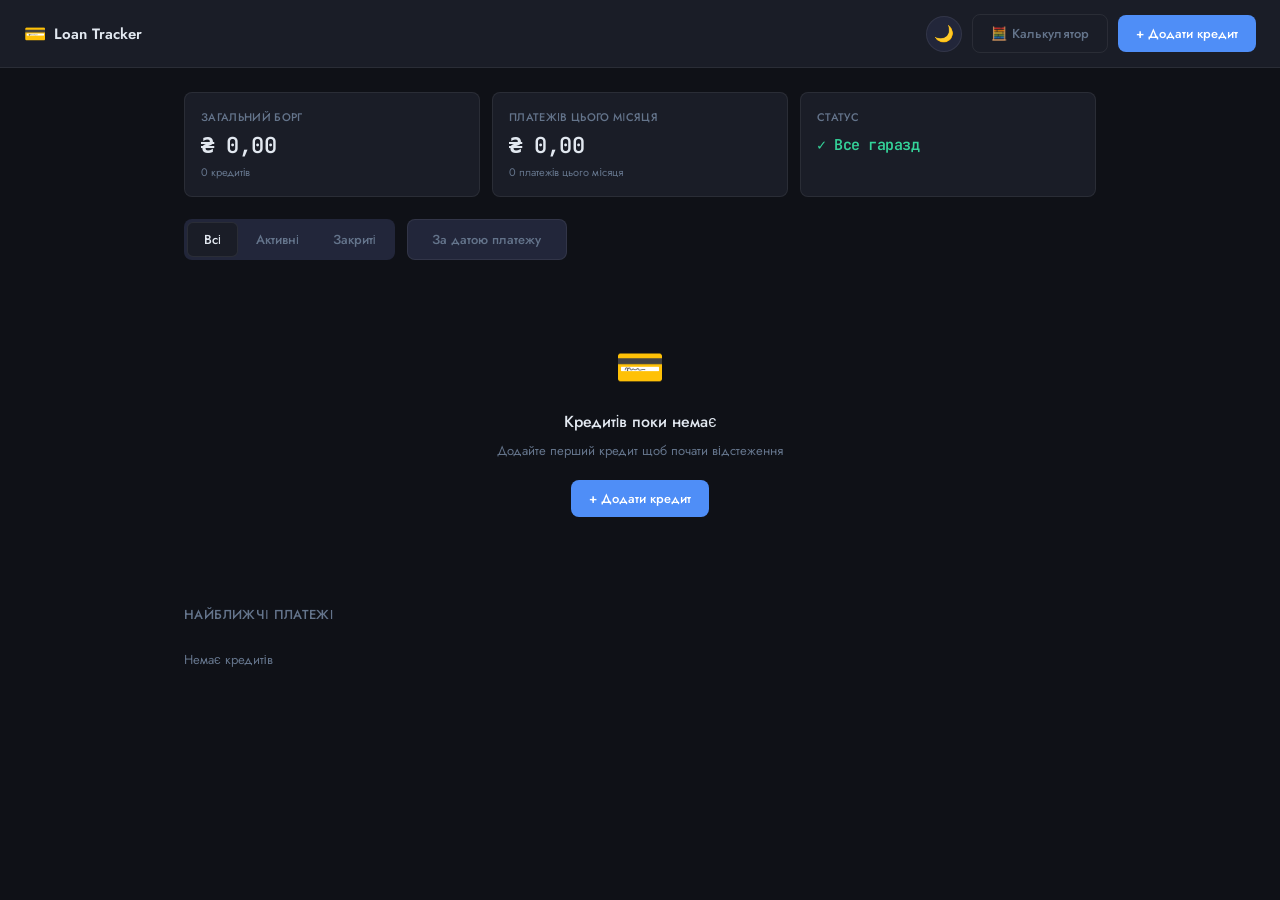
==== commit 76660028: "feat: правильний розрахунок розстрочки, переробка форми" ====
--- a/index.html
+++ b/index.html
@@ -34,17 +34,17 @@
     </div>
     <div class="stat-card">
       <div class="stat-label">Статус</div>
-      <div class="stat-value compact" id="stat-overdue">Все гаразд</div>
+      <div class="stat-value" style="font-size:15px;padding-top:4px" id="stat-overdue">Все гаразд</div>
     </div>
   </div>
 
-  <div class="toolbar-row">
-    <div class="nav-tabs">
+  <div style="display:flex;align-items:center;margin-bottom:18px;gap:12px">
+    <div class="nav-tabs" style="margin-bottom:0;flex-shrink:0">
       <button class="nav-tab active" data-filter="all">Всі</button>
       <button class="nav-tab" data-filter="active">Активні</button>
       <button class="nav-tab" data-filter="closed">Закриті</button>
     </div>
-    <select id="sort-select" class="sort-select">
+    <select id="sort-select" style="font-size:13px;padding:0 12px;border-radius:var(--radius-sm);background:var(--surface2);border:1px solid var(--border);color:var(--muted);font-family:var(--sans);font-weight:500;width:160px;flex-shrink:0;height:41px;appearance:none;-webkit-appearance:none;cursor:pointer;text-align:center">
       <option value="date">За датою платежу</option>
       <option value="balance">За залишком</option>
       <option value="name">За назвою</option>
@@ -54,7 +54,7 @@
 
   <div class="loans-grid" id="loans-grid"></div>
 
-  <div class="section-spaced">
+  <div style="margin-top:28px">
     <div class="section-head">
       <div class="section-title">Найближчі платежі</div>
     </div>
--- a/styles/main.css
+++ b/styles/main.css
@@ -28,13 +28,11 @@
 }
 
 * { box-sizing: border-box; margin: 0; padding: 0; }
-html { overflow-x: hidden; }
 body {
   background: var(--bg); color: var(--text);
   font-family: var(--sans); font-size: 14px;
   min-height: 100vh; -webkit-font-smoothing: antialiased;
   transition: background .2s, color .2s;
-  overflow-x: hidden;
 }
 
 /* ─── HEADER ─────────────────────────────── */
@@ -46,8 +44,7 @@
 }
 .logo { display:flex;align-items:center;gap:8px;font-size:15px;font-weight:600;color:var(--text);text-decoration:none }
 .logo-icon { font-size:18px }
-.page-heading { font-size:15px;font-weight:600;min-width:0;overflow:hidden;text-overflow:ellipsis;white-space:nowrap }
-.header-actions { margin-left:auto;display:flex;gap:10px;align-items:center;min-width:0 }
+.header-actions { margin-left:auto;display:flex;gap:10px;align-items:center }
 .back-btn { display:flex;align-items:center;gap:6px;color:var(--muted);font-size:13px;cursor:pointer;text-decoration:none;transition:color .15s }
 .back-btn:hover { color:var(--text) }
 
@@ -62,7 +59,7 @@
 .theme-toggle:hover { border-color: var(--accent); }
 
 /* ─── BUTTONS ────────────────────────────── */
-.btn { display:inline-flex;align-items:center;justify-content:center;gap:6px;border-radius:var(--radius-sm);padding:9px 18px;min-height:38px;font-size:13px;font-weight:500;font-family:var(--sans);cursor:pointer;border:none;transition:opacity .15s,background .15s;text-decoration:none;white-space:nowrap;letter-spacing:0;text-align:center;line-height:1.2 }
+.btn { display:inline-flex;align-items:center;justify-content:center;gap:6px;border-radius:var(--radius-sm);padding:9px 18px;font-size:13px;font-weight:500;font-family:var(--sans);cursor:pointer;border:none;transition:opacity .15s,background .15s;text-decoration:none;white-space:nowrap;letter-spacing:.01em }
 .btn-primary { background:var(--accent);color:#fff }
 .btn-primary:hover { opacity:.85 }
 .btn-ghost { background:transparent;color:var(--muted);border:1px solid var(--border) }
@@ -72,29 +69,23 @@
 .btn-sm { padding:6px 12px;font-size:12px }
 
 /* ─── LAYOUT ─────────────────────────────── */
-.main { width:100%;padding:24px;max-width:1040px;margin:0 auto }
-.main-narrow { width:100%;padding:32px 24px;max-width:680px;margin:0 auto }
-.toolbar-row { display:flex;align-items:center;justify-content:space-between;margin-bottom:18px;gap:12px;flex-wrap:wrap }
-.toolbar-row .nav-tabs { margin-bottom:0 }
-.sort-select { font-size:13px;padding:0 32px 0 12px;border-radius:var(--radius-sm);background:var(--surface2);border:1px solid var(--border);color:var(--muted);font-family:var(--sans);font-weight:500;width:180px;flex-shrink:0;height:41px;appearance:none;-webkit-appearance:none;cursor:pointer }
-.form-actions { display:grid;grid-template-columns:1fr 2fr;gap:12px }
-.form-actions .btn { width:100% }
+.main { padding:24px;max-width:960px;margin:0 auto }
+.main-narrow { padding:32px 24px;max-width:640px;margin:0 auto }
 
 /* ─── STAT GRID ──────────────────────────── */
-.stat-grid { display:grid;grid-template-columns:repeat(3,minmax(0,1fr));gap:12px;margin-bottom:22px }
-.stat-card { min-width:0;background:var(--surface);border:1px solid var(--border);border-radius:var(--radius-sm);padding:16px;box-shadow:var(--shadow) }
+.stat-grid { display:grid;grid-template-columns:repeat(3,1fr);gap:12px;margin-bottom:22px }
+.stat-card { background:var(--surface);border:1px solid var(--border);border-radius:var(--radius-sm);padding:16px;box-shadow:var(--shadow) }
 .stat-label { font-size:11px;color:var(--muted);margin-bottom:6px;font-weight:500;letter-spacing:.03em;text-transform:uppercase }
-.stat-value { font-size:22px;font-weight:600;color:var(--text);letter-spacing:0;font-family:var(--mono);overflow-wrap:anywhere }
-.stat-value.compact { font-size:15px;padding-top:4px;line-height:1.35 }
+.stat-value { font-size:22px;font-weight:600;color:var(--text);letter-spacing:-.5px;font-family:var(--mono) }
 .stat-sub { font-size:11px;color:var(--muted);margin-top:4px }
 
 /* ─── LOAN CARDS ─────────────────────────── */
-.loans-grid { display:grid;grid-template-columns:repeat(2,minmax(0,1fr));gap:14px }
-.loan-card { min-width:0;background:var(--surface);border:1px solid var(--border);border-radius:var(--radius);padding:18px;transition:border-color .15s,box-shadow .15s;box-shadow:var(--shadow) }
+.loans-grid { display:grid;grid-template-columns:1fr 1fr;gap:14px }
+@media(max-width:640px){ .loans-grid{grid-template-columns:1fr} .stat-grid{grid-template-columns:1fr} }
+.loan-card { background:var(--surface);border:1px solid var(--border);border-radius:var(--radius);padding:18px;transition:border-color .15s,box-shadow .15s;box-shadow:var(--shadow) }
 .loan-card:hover { border-color:var(--accent);box-shadow:0 4px 16px rgba(0,0,0,.08) }
 .loan-card.overdue { border-color:var(--danger) }
-.card-head { display:flex;align-items:flex-start;justify-content:space-between;gap:12px;margin-bottom:14px }
-.card-title-wrap { min-width:0 }
+.card-head { display:flex;align-items:flex-start;justify-content:space-between;margin-bottom:14px }
 .card-badge { display:inline-flex;align-items:center;gap:4px;font-size:11px;padding:3px 9px;border-radius:20px;font-weight:500;margin-bottom:5px;letter-spacing:.02em }
 .badge-auto    { background:var(--accent-bg);color:var(--accent) }
 .badge-phone   { background:var(--success-bg);color:var(--success) }
@@ -103,24 +94,23 @@
 .badge-biz     { background:rgba(251,146,60,.12);color:#fb923c }
 .badge-other   { background:var(--surface2);color:var(--muted) }
 .badge-overdue { background:var(--danger-bg);color:var(--danger) }
-.card-name { font-size:15px;font-weight:600;color:var(--text);overflow-wrap:anywhere;line-height:1.3 }
-.card-tools { display:flex;gap:4px;flex-shrink:0 }
+.card-name { font-size:15px;font-weight:600;color:var(--text) }
 .card-menu-btn { background:none;border:none;color:var(--muted);cursor:pointer;font-size:18px;line-height:1;padding:2px;transition:color .15s }
 .card-menu-btn:hover { color:var(--danger) }
-.balance-row { display:flex;align-items:baseline;gap:8px;margin-bottom:4px;min-width:0;flex-wrap:wrap }
-.balance-main { font-size:20px;font-weight:600;color:var(--text);letter-spacing:0;font-family:var(--mono);overflow-wrap:anywhere }
+.balance-row { display:flex;align-items:baseline;gap:8px;margin-bottom:4px }
+.balance-main { font-size:20px;font-weight:600;color:var(--text);letter-spacing:-.5px;font-family:var(--mono) }
 .balance-orig { font-size:12px;color:var(--muted) }
 .progress-wrap { margin:12px 0 }
 .progress-bar { height:5px;border-radius:3px;background:var(--surface2);overflow:hidden }
 .progress-fill { height:100%;border-radius:3px;transition:width .6s ease }
 .pf-blue{background:var(--accent)}.pf-green{background:var(--success)}.pf-amber{background:var(--warning)}.pf-purple{background:#a78bfa}.pf-red{background:var(--danger)}
 .progress-labels { display:flex;justify-content:space-between;margin-top:5px;font-size:11px;color:var(--muted) }
-.card-details { display:grid;grid-template-columns:repeat(2,minmax(0,1fr));gap:8px;margin:10px 0 }
+.card-details { display:grid;grid-template-columns:1fr 1fr;gap:8px;margin:10px 0 }
 .detail-label { font-size:11px;color:var(--muted);margin-bottom:2px;font-weight:500 }
-.detail-val { font-size:13px;color:var(--text);font-weight:500;overflow-wrap:anywhere }
+.detail-val { font-size:13px;color:var(--text);font-weight:500 }
 .detail-val.danger{color:var(--danger)}.detail-val.success{color:var(--success)}
 .card-actions { display:flex;gap:6px;margin-top:14px;padding-top:12px;border-top:1px solid var(--border) }
-.card-actions .btn { flex:1;min-width:0;padding-left:10px;padding-right:10px }
+.card-actions .btn { flex:1 }
 
 /* ─── TABS ───────────────────────────────── */
 .tabs { display:flex;border-bottom:1px solid var(--border);margin-bottom:18px }
@@ -133,8 +123,8 @@
 .nav-tab:hover:not(.active) { color:var(--text) }
 
 /* ─── TABLE ──────────────────────────────── */
-.table-wrap { background:var(--surface);border:1px solid var(--border);border-radius:var(--radius);overflow:auto;margin-bottom:20px;box-shadow:var(--shadow);-webkit-overflow-scrolling:touch }
-table { width:100%;min-width:680px;border-collapse:collapse }
+.table-wrap { background:var(--surface);border:1px solid var(--border);border-radius:var(--radius);overflow:hidden;margin-bottom:20px;box-shadow:var(--shadow) }
+table { width:100%;border-collapse:collapse }
 thead th { background:var(--surface2);padding:10px 14px;text-align:left;font-size:11px;font-weight:600;color:var(--muted);border-bottom:1px solid var(--border);white-space:nowrap;letter-spacing:.04em;text-transform:uppercase }
 tbody td { padding:10px 14px;border-bottom:1px solid var(--border);color:var(--text);font-size:13px }
 tbody tr:last-child td { border-bottom:none }
@@ -166,7 +156,8 @@
 .section-label { font-size:11px;font-weight:600;color:var(--muted);text-transform:uppercase;letter-spacing:.08em;margin-bottom:16px;display:flex;align-items:center;gap:8px }
 .section-label::after { content:'';flex:1;height:1px;background:var(--border) }
 .field { margin-bottom:14px }
-.field-row { display:grid;grid-template-columns:repeat(2,minmax(0,1fr));gap:12px;margin-bottom:14px }
+.field-row { display:grid;grid-template-columns:1fr 1fr;gap:12px;margin-bottom:14px }
+@media(max-width:480px){ .field-row{grid-template-columns:1fr} }
 label { display:block;font-size:12px;color:var(--muted);margin-bottom:6px;font-weight:500;letter-spacing:.02em }
 label .req { color:var(--danger);margin-left:2px }
 input[type="text"],input[type="number"],input[type="date"],select,textarea {
@@ -188,42 +179,39 @@
 .toggle-btn { background:var(--surface2);border:none;color:var(--muted);font-family:var(--sans);font-size:13px;padding:10px;cursor:pointer;transition:all .15s;font-weight:500 }
 .toggle-btn.active { background:var(--accent);color:#fff }
 .toggle-btn:hover:not(.active) { color:var(--text) }
-.calc-hint { background:var(--accent-bg);border:1px solid rgba(79,142,247,.2);border-radius:var(--radius-sm);padding:12px 14px;display:flex;align-items:center;justify-content:space-between;gap:14px }
+.calc-hint { background:var(--accent-bg);border:1px solid rgba(79,142,247,.2);border-radius:var(--radius-sm);padding:12px 14px;display:flex;align-items:center;justify-content:space-between }
 .calc-hint-text { font-size:12px;color:var(--muted) }
-.calc-hint-value { font-size:16px;font-weight:600;color:var(--accent);font-family:var(--mono);text-align:right;overflow-wrap:anywhere }
+.calc-hint-value { font-size:16px;font-weight:600;color:var(--accent);font-family:var(--mono) }
 .checkbox-row { display:flex;align-items:center;gap:10px;cursor:pointer }
 .checkbox-row input[type="checkbox"] { width:16px;height:16px;cursor:pointer;accent-color:var(--accent);flex-shrink:0 }
 .checkbox-row span { font-size:13px;color:var(--text) }
 .divider { height:1px;background:var(--border);margin:24px 0 }
 .helper { font-size:11px;color:var(--muted);margin-top:5px }
-.spacer-sm { height:14px }
 
 /* ─── MODAL ──────────────────────────────── */
 .modal-overlay { display:none;position:fixed;inset:0;background:rgba(0,0,0,.5);z-index:100;align-items:center;justify-content:center;backdrop-filter:blur(4px) }
 .modal-overlay.open { display:flex }
 .modal { background:var(--surface);border:1px solid var(--border);border-radius:16px;padding:28px;width:90%;max-width:420px;box-shadow:0 20px 60px rgba(0,0,0,.3) }
 .modal-title { font-size:16px;font-weight:600;margin-bottom:20px }
-.modal-actions { display:grid;grid-template-columns:1fr 1fr;gap:10px;margin-top:20px }
-.modal-actions .btn { width:100% }
+.modal-actions { display:flex;gap:10px;margin-top:20px }
 
 /* ─── UPCOMING ───────────────────────────── */
-.payment-row { display:flex;align-items:center;gap:12px;padding:12px 14px;background:var(--surface);border-radius:var(--radius-sm);border:1px solid var(--border);margin-bottom:6px;box-shadow:var(--shadow);min-width:0 }
+.payment-row { display:flex;align-items:center;gap:12px;padding:12px 14px;background:var(--surface);border-radius:var(--radius-sm);border:1px solid var(--border);margin-bottom:6px;box-shadow:var(--shadow) }
 .pay-icon { width:32px;height:32px;border-radius:50%;display:flex;align-items:center;justify-content:center;font-size:15px;flex-shrink:0 }
-.pay-main { min-width:0 }
-.pay-name { font-size:13px;font-weight:500;overflow-wrap:anywhere }
+.pay-name { font-size:13px;font-weight:500 }
 .pay-date { font-size:11px;color:var(--muted) }
-.pay-amount { margin-left:auto;font-size:13px;font-weight:600;font-family:var(--mono);white-space:nowrap }
+.pay-amount { margin-left:auto;font-size:13px;font-weight:600;font-family:var(--mono) }
 .pay-pill { font-size:10px;padding:2px 8px;border-radius:20px;font-weight:600;margin-left:10px }
 .pay-pill-soon { background:var(--warning-bg);color:var(--warning) }
 .pay-pill-ok   { background:var(--success-bg);color:var(--success) }
 .pay-pill-over { background:var(--danger-bg);color:var(--danger) }
 
 /* ─── OVERVIEW ───────────────────────────── */
-.overview-grid { display:grid;grid-template-columns:repeat(3,minmax(0,1fr));gap:12px;margin-bottom:20px }
-.overview-grid.two-col { grid-template-columns:repeat(2,minmax(0,1fr)) }
-.ov-card { min-width:0;background:var(--surface);border:1px solid var(--border);border-radius:var(--radius-sm);padding:14px 16px;box-shadow:var(--shadow) }
+.overview-grid { display:grid;grid-template-columns:repeat(3,1fr);gap:12px;margin-bottom:20px }
+@media(max-width:640px){ .overview-grid{grid-template-columns:repeat(2,1fr)} }
+.ov-card { background:var(--surface);border:1px solid var(--border);border-radius:var(--radius-sm);padding:14px 16px;box-shadow:var(--shadow) }
 .ov-label { font-size:11px;color:var(--muted);margin-bottom:7px;font-weight:500;letter-spacing:.03em }
-.ov-value { font-size:20px;font-weight:600;color:var(--text);letter-spacing:0;font-family:var(--mono);overflow-wrap:anywhere }
+.ov-value { font-size:20px;font-weight:600;color:var(--text);letter-spacing:-.4px;font-family:var(--mono) }
 .ov-value.accent{color:var(--accent)}.ov-value.success{color:var(--success)}.ov-value.warning{color:var(--warning)}.ov-value.danger{color:var(--danger)}
 .ov-sub { font-size:11px;color:var(--muted);margin-top:4px }
 
@@ -241,65 +229,13 @@
 
 /* ─── MISC ───────────────────────────────── */
 .section-head { display:flex;align-items:center;justify-content:space-between;margin-bottom:14px }
-.section-spaced { margin-top:28px }
 .section-title { font-size:13px;font-weight:500;color:var(--muted);letter-spacing:.03em;text-transform:uppercase }
 .progress-block { background:var(--surface);border:1px solid var(--border);border-radius:var(--radius);padding:18px;margin-bottom:20px;box-shadow:var(--shadow) }
 .prog-header { display:flex;justify-content:space-between;align-items:center;margin-bottom:10px }
-.prog-title { font-size:13px;font-weight:500 }
-.prog-pct { font-size:13px;font-weight:600;color:var(--accent);font-family:var(--mono) }
 .prog-bar-full { height:8px;border-radius:4px;background:var(--surface2);overflow:hidden }
 .prog-fill-full { height:100%;border-radius:4px;background:linear-gradient(90deg,var(--accent),var(--success));transition:width .5s }
 .prog-labels-full { display:flex;justify-content:space-between;margin-top:8px;font-size:11px;color:var(--muted) }
-.sum-grid { display:grid;grid-template-columns:repeat(3,minmax(0,1fr));gap:12px;margin-top:16px }
-.sum-card { min-width:0;background:var(--surface);border:1px solid var(--border);border-radius:var(--radius-sm);padding:14px 16px;box-shadow:var(--shadow) }
+.sum-grid { display:grid;grid-template-columns:repeat(3,1fr);gap:12px;margin-top:16px }
+.sum-card { background:var(--surface);border:1px solid var(--border);border-radius:var(--radius-sm);padding:14px 16px;box-shadow:var(--shadow) }
 .sum-label { font-size:11px;color:var(--muted);margin-bottom:5px;font-weight:500 }
-.sum-val { font-size:16px;font-weight:600;font-family:var(--mono);overflow-wrap:anywhere }
-.icon-surface { background:var(--surface2) }
-.icon-success { background:var(--success-bg) }
-.inline-pay-btn { margin-left:6px;padding:3px 8px;min-height:0;font-size:10px }
-.export-btn { margin-top:12px;width:auto }
-.is-static { cursor:default }
-.grid-span-all { grid-column:1/-1 }
-.muted-note { color:var(--muted);font-size:13px;padding:12px 0 }
-.calc-hint-spaced { margin-bottom:16px }
-.calc-trap-title { font-weight:600 }
-.calc-trap-text { margin-top:4px;line-height:1.5 }
-.full-width { width:100% }
-.placeholder-state { text-align:center;padding:32px 0;color:var(--muted) }
-.placeholder-icon { font-size:32px;margin-bottom:12px }
-.placeholder-text { font-size:14px }
-.text-danger { color:var(--danger) }
-.text-warning { color:var(--warning) }
-.text-strong { font-weight:600 }
-.text-medium { font-weight:500 }
-.hint-offset { margin-top:2px }
-
-@media(max-width:760px){
-  .header { align-items:flex-start;flex-wrap:wrap;padding:12px 16px }
-  .header-actions { width:100%;margin-left:0;justify-content:flex-start;flex-wrap:wrap }
-  .main,.main-narrow { padding:20px 16px }
-  .stat-grid,.overview-grid,.overview-grid.two-col,.sum-grid { grid-template-columns:1fr 1fr }
-  .loans-grid { grid-template-columns:1fr }
-  .payment-row { align-items:flex-start;flex-wrap:wrap }
-  .pay-amount { margin-left:44px }
-}
-
-@media(max-width:520px){
-  .btn { width:100%;white-space:normal }
-  .header .btn { width:auto }
-  .header-actions .btn { flex:1 1 150px }
-  .theme-toggle { width:38px;height:38px }
-  .stat-grid,.overview-grid,.overview-grid.two-col,.sum-grid,.field-row,.form-actions { grid-template-columns:1fr }
-  .form-card,.modal { padding:20px }
-  .toolbar-row { align-items:stretch }
-  .toolbar-row .nav-tabs,.sort-select { width:100% }
-  .nav-tabs { display:grid;grid-template-columns:repeat(3,minmax(0,1fr)) }
-  .nav-tab { padding-left:10px;padding-right:10px }
-  .calc-hint { align-items:flex-start;flex-direction:column }
-  .calc-hint-value { text-align:left }
-  .card-details { grid-template-columns:1fr }
-  .card-actions,.modal-actions { grid-template-columns:1fr;display:grid }
-  .pay-amount { margin-left:44px }
-  .pay-pill { margin-left:44px }
-  .toast { max-width:calc(100vw - 32px);white-space:normal;text-align:center }
-}
+.sum-val { font-size:16px;font-weight:600;font-family:var(--mono) }
